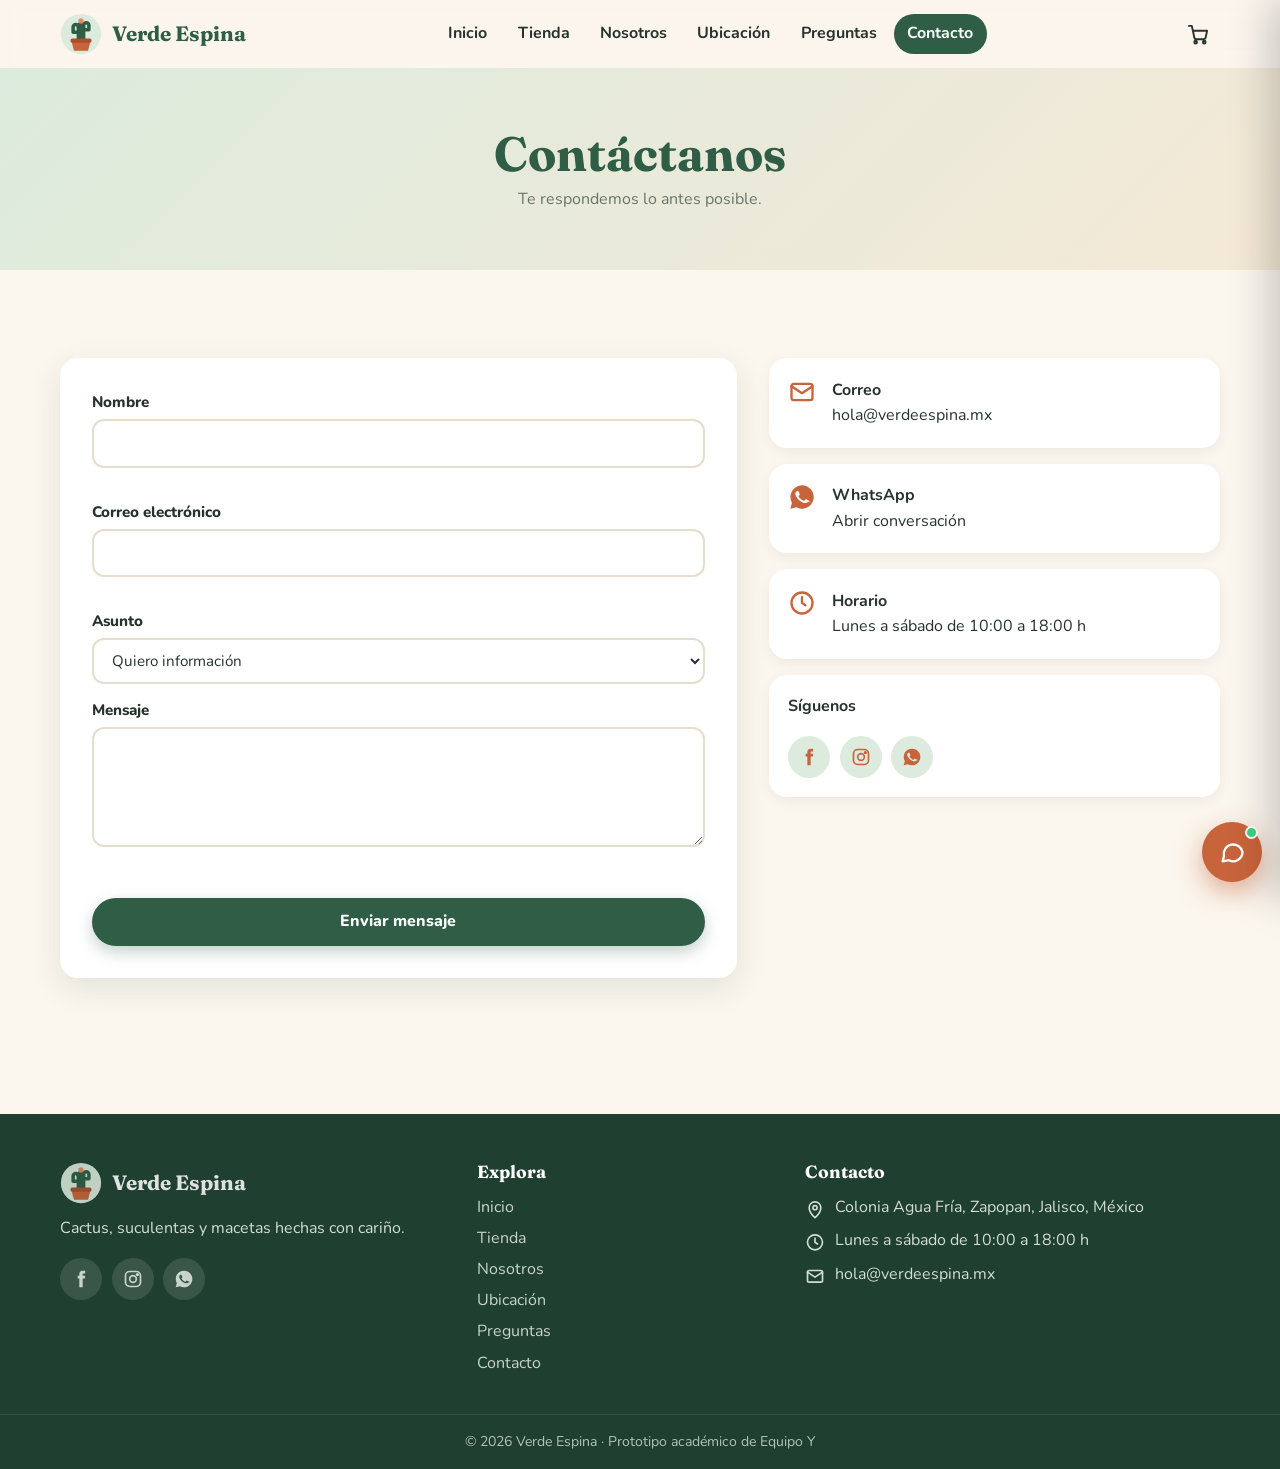
==== contacto.html @ f00eada6 "Primera versión del prototipo" ====
<!DOCTYPE html>
<html lang="es">
<head>
<meta charset="utf-8">
<meta name="viewport" content="width=device-width, initial-scale=1">
<title>Contacto · Verde Espina</title>
<meta name="description" content="Escríbenos o síguenos en redes sociales.">
<link rel="icon" href="img/logo.svg" type="image/svg+xml">
<link rel="preconnect" href="https://fonts.googleapis.com">
<link rel="stylesheet" href="https://fonts.googleapis.com/css2?family=Fraunces:wght@600;700&family=Nunito:wght@400;700;800&display=swap">
<link rel="stylesheet" href="css/styles.css">
</head>
<body data-page="contacto">
<div id="site-header"></div>
<main>

<section class="page-head"><div class="wrap"><h1>Contáctanos</h1><p>Te respondemos lo antes posible.</p></div></section>
<!-- Formulario de contacto. TODO: correo, WhatsApp y redes se cambian en js/config.js -->
<section class="sec"><div class="wrap contact-grid">
  <div class="form-card" data-reveal id="formCard">
    <form id="cForm" novalidate>
      <label>Nombre<input name="nombre" autocomplete="name"><em class="err"></em></label>
      <label>Correo electrónico<input name="correo" type="email" autocomplete="email"><em class="err"></em></label>
      <label>Asunto<select name="asunto"><option>Quiero información</option><option>Pedido especial</option><option>Queja o sugerencia</option></select></label>
      <label>Mensaje<textarea name="msg" maxlength="500"></textarea><em class="err"></em></label>
      <button class="btn btn-primary btn-block" type="submit">Enviar mensaje</button>
    </form>
  </div>
  <aside class="info-list" id="cInfo" data-reveal></aside>
</div></section>
</main>
<div id="site-footer"></div>
<script src="js/config.js"></script>
<script src="js/art.js"></script>
<script src="js/products.js"></script>
<script src="js/site.js"></script>
<script src="js/cart.js"></script>
<script src="js/contacto.js"></script>
</body>
</html>
---- css/styles.css ----
/* Hoja de estilos del prototipo. Los colores principales los definí como variables en :root
   (verde, terracota y crema) para cambiarlos fácilmente si el equipo decide otra paleta. */
:root{--cream:#FBF6EE;--paper:#fff;--green:#2F5D46;--green2:#5E9C76;--mint:#DCEBDD;--terra:#C8643B;--terra2:#E58A5F;--ink:#26332C;--muted:#66756B;--line:#E6DDCC;--r:18px;--shadow:0 10px 30px rgba(47,93,70,.12);--head:'Fraunces',Georgia,serif;--body:'Nunito',system-ui,-apple-system,'Segoe UI',sans-serif}
*{box-sizing:border-box;margin:0}
html{scroll-behavior:smooth}
body{font-family:var(--body);background:var(--cream);color:var(--ink);line-height:1.6;font-size:16px;overflow-x:hidden}
body.noscroll{overflow:hidden}
img,svg{max-width:100%;display:block}
a{color:inherit;text-decoration:none}
button,input,select,textarea{font:inherit;color:inherit}
button{cursor:pointer;background:none;border:0}
h1,h2,h3,h4{font-family:var(--head);line-height:1.15;color:var(--green)}
.wrap{width:min(1160px,100% - 2rem);margin-inline:auto}
section.sec{padding:clamp(3rem,7vw,5.5rem) 0}
.sec-head{text-align:center;max-width:640px;margin:0 auto 2.4rem}
.sec-head h2{font-size:clamp(1.8rem,4vw,2.6rem)}
.sec-head p{color:var(--muted);margin-top:.6rem}
.eyebrow{display:inline-block;font-weight:800;font-size:.8rem;letter-spacing:.14em;text-transform:uppercase;color:var(--terra);margin-bottom:.6rem}
.muted{color:var(--muted)}
.alt{background:var(--mint)}
:focus-visible{outline:3px solid var(--terra2);outline-offset:2px;border-radius:6px}

/* Aquí diseñé los botones */
.btn{display:inline-flex;align-items:center;justify-content:center;gap:.5rem;padding:.7rem 1.3rem;border-radius:999px;font-weight:800;transition:transform .2s,box-shadow .2s,background .2s}
.btn svg{width:1.1em;height:1.1em}
.btn-primary{background:var(--green);color:#fff;box-shadow:0 6px 16px rgba(47,93,70,.28)}
.btn-primary:hover{background:#244a37;transform:translateY(-2px)}
.btn-ghost{border:2px solid var(--line);color:var(--green)}
.btn-ghost:hover{border-color:var(--green)}
.btn-wa{background:#25a55a;color:#fff}
.btn-wa:hover{background:#1e8a4a;transform:translateY(-2px)}
.btn-block{width:100%;margin-top:.7rem}
.btn[disabled]{opacity:.5;cursor:not-allowed;transform:none}
.btn.pop{animation:pop .4s}
@keyframes pop{40%{transform:scale(1.12)}}

/* Aquí diseñé el encabezado y el menú */
.header{position:sticky;top:0;z-index:50;background:rgba(251,246,238,.9);backdrop-filter:blur(10px);transition:box-shadow .3s}
.header.scrolled{box-shadow:0 4px 18px rgba(0,0,0,.08)}
.header-in{display:flex;align-items:center;justify-content:space-between;gap:1rem;height:68px}
.brand{display:flex;align-items:center;gap:.6rem}
.brand-logo{width:42px;height:42px;display:block;flex:none}
.brand-logo.sm{width:34px;height:34px}
.brand-name{font-family:var(--head);font-weight:700;font-size:1.3rem;color:var(--green)}
.brand.light .brand-name{color:#fff}
.nav{display:flex;gap:.2rem}
.nav a{padding:.45rem .85rem;border-radius:999px;font-weight:700;color:var(--ink);position:relative;transition:background .2s}
.nav a:hover{background:var(--mint)}
.nav a.active{background:var(--green);color:#fff}
.header-actions{display:flex;gap:.4rem}
.icon-btn{width:44px;height:44px;border-radius:50%;display:grid;place-items:center;position:relative;transition:background .2s}
.icon-btn:hover{background:var(--mint)}
.icon-btn svg{width:23px;height:23px}
.menu-btn{display:none}
.cart-count{position:absolute;top:2px;right:0;min-width:20px;height:20px;border-radius:10px;background:var(--terra);color:#fff;font-size:.72rem;font-weight:800;display:grid;place-items:center;padding:0 5px}
.cart-count.bump{animation:bump .45s}
@keyframes bump{40%{transform:scale(1.6)}}

/* Cortina de transición que programé entre páginas */
.curtain{position:fixed;inset:0;z-index:300;background:var(--green);display:grid;place-items:center;pointer-events:none;transform:translateY(-100%)}
.curtain-logo{width:84px;opacity:0}
.curtain.opening{transform:translateY(0);animation:curtainOpen .7s cubic-bezier(.7,0,.2,1) forwards}
.curtain.opening .curtain-logo{opacity:1}
.curtain.leaving{pointer-events:all;animation:curtainLeave .42s cubic-bezier(.7,0,.2,1) forwards}
.curtain.leaving .curtain-logo{opacity:1;transition:opacity .3s .1s}
@keyframes curtainOpen{0%,35%{transform:translateY(0)}100%{transform:translateY(100%)}}
@keyframes curtainLeave{from{transform:translateY(-100%)}to{transform:translateY(0)}}

/* Animación de aparición al hacer scroll */
[data-reveal]{opacity:0;transform:translateY(26px);transition:opacity .7s var(--d,0ms),transform .7s var(--d,0ms)}
[data-reveal].in{opacity:1;transform:none}

/* Aquí diseñé el slider de inicio */
.hero{position:relative;background:linear-gradient(135deg,var(--mint),#F5E9D7);overflow:hidden}
.slides{position:relative;min-height:min(560px,80vh)}
.slide{position:absolute;inset:0;display:grid;grid-template-columns:1.1fr .9fr;align-items:center;gap:2rem;width:min(1160px,100% - 2rem);margin-inline:auto;opacity:0;visibility:hidden;transition:opacity .7s,visibility .7s}
.slide.active{opacity:1;visibility:visible}
.slide-text>*{opacity:0;transform:translateY(22px)}
.slide.active .slide-text>*{animation:rise .8s forwards}
.slide.active .slide-text>*:nth-child(2){animation-delay:.12s}
.slide.active .slide-text>*:nth-child(3){animation-delay:.24s}
.slide.active .slide-text>*:nth-child(4){animation-delay:.36s}
@keyframes rise{to{opacity:1;transform:none}}
.slide h1{font-size:clamp(2.1rem,5.4vw,3.6rem);margin-bottom:.8rem}
.slide p{font-size:1.15rem;color:var(--muted);max-width:30ch;margin-bottom:1.4rem}
.slide-art{display:grid;place-items:center}
.slide-art svg,.slide-art img{width:min(420px,100%);border-radius:24px}
.slide.active .slide-art>*{animation:floaty 5s ease-in-out infinite,zoomIn .9s both}
@keyframes floaty{50%{translate:0 -12px}}
@keyframes zoomIn{from{opacity:0;scale:.82}to{opacity:1;scale:1}}
.s-arrow{position:absolute;top:50%;translate:0 -50%;width:46px;height:46px;border-radius:50%;background:#fff;box-shadow:var(--shadow);display:grid;place-items:center;z-index:5;transition:transform .2s}
.s-arrow:hover{transform:scale(1.1)}
.s-arrow svg{width:20px;height:20px;color:var(--green)}
#prev{left:1rem}#next{right:1rem}
.dots{position:absolute;bottom:18px;left:50%;translate:-50% 0;display:flex;gap:.5rem;z-index:5}
.dots button{width:11px;height:11px;border-radius:50%;background:rgba(47,93,70,.28);transition:all .3s}
.dots button.on{width:30px;border-radius:6px;background:var(--green)}
.sbar{position:absolute;left:0;bottom:0;height:4px;background:var(--terra);width:0;z-index:5}

/* Aquí diseñé las tarjetas de ventajas */
.perks{display:grid;grid-template-columns:repeat(auto-fit,minmax(220px,1fr));gap:1rem}
.perk{background:var(--paper);border-radius:var(--r);padding:1.4rem;box-shadow:var(--shadow);display:flex;gap:1rem;align-items:flex-start;transition:transform .3s}
.perk:hover{transform:translateY(-6px)}
.perk svg{width:38px;height:38px;color:var(--terra);flex:none}
.perk h3{font-size:1.1rem}
.perk p{color:var(--muted);font-size:.95rem}

/* Aquí diseñé las tarjetas de producto */
.grid{display:grid;grid-template-columns:repeat(auto-fill,minmax(230px,1fr));gap:1.3rem}
.card{background:var(--paper);border-radius:var(--r);overflow:hidden;box-shadow:0 4px 14px rgba(0,0,0,.06);display:flex;flex-direction:column;transition:transform .3s,box-shadow .3s}
.card:hover{transform:translateY(-8px);box-shadow:var(--shadow)}
.card-art{position:relative;display:block;width:100%;aspect-ratio:1;background:var(--cream);overflow:hidden}
.card-art svg,.card-art img{width:100%;height:100%;object-fit:cover;transition:transform .5s}
.card:hover .card-art svg,.card:hover .card-art img{transform:scale(1.08) rotate(-1.5deg)}
.badge{position:absolute;top:10px;left:10px;background:rgba(255,255,255,.92);color:var(--green);font-size:.72rem;font-weight:800;padding:.2rem .65rem;border-radius:999px}
.badge.warn{left:auto;right:10px;background:var(--terra);color:#fff}
.badge.solid{position:static;display:inline-block;background:var(--mint)}
.card-body{padding:1rem 1.1rem 1.2rem;display:flex;flex-direction:column;gap:.35rem;flex:1}
.card-title{font-size:1.1rem}
.card-title button{font:inherit;color:inherit;text-align:left}
.card-title button:hover{color:var(--terra)}
.card-rate{display:flex;align-items:center;gap:.4rem}
.card-rate small{color:var(--muted)}
.stars{display:inline-flex;gap:1px;font-style:normal}
.stars i{font-style:normal;color:#D7CDB8;font-size:1rem}
.stars i.on{color:#E8A93A}
.card-foot{margin-top:auto;padding-top:.5rem;display:flex;align-items:center;justify-content:space-between;gap:.5rem}
.price{font-family:var(--head);font-size:1.3rem;color:var(--terra)}
.btn-add{padding:.5rem .9rem;background:var(--mint);color:var(--green)}
.btn-add:hover{background:var(--green);color:#fff}

/* Aquí diseñé la página de tienda */
.page-head{background:linear-gradient(135deg,var(--mint),#F5E9D7);padding:clamp(2.2rem,5vw,3.6rem) 0;text-align:center}
.page-head h1{font-size:clamp(2rem,5vw,3rem)}
.page-head p{color:var(--muted);margin-top:.4rem}
.toolbar{display:flex;flex-wrap:wrap;gap:.8rem;align-items:center;justify-content:space-between;margin:2rem 0 1.2rem}
.chips{display:flex;gap:.5rem;flex-wrap:wrap}
.chip{padding:.45rem 1rem;border-radius:999px;border:2px solid var(--line);font-weight:800;background:#fff;transition:all .2s}
.chip:hover{border-color:var(--green2)}
.chip.active{background:var(--green);border-color:var(--green);color:#fff}
.filters{display:flex;gap:.6rem;flex-wrap:wrap}
.field{position:relative}
.field input,.field select,form input,form select,form textarea{width:100%;padding:.62rem .9rem;border:2px solid var(--line);border-radius:12px;background:#fff;transition:border .2s,box-shadow .2s}
.field input:focus,.field select:focus,form input:focus,form select:focus,form textarea:focus{outline:0;border-color:var(--green2);box-shadow:0 0 0 4px rgba(94,156,118,.18)}
.field.search input{padding-left:2.6rem}
.field.search svg{position:absolute;left:.8rem;top:50%;translate:0 -50%;width:19px;color:var(--muted)}
.res-count{color:var(--muted);margin-bottom:1rem;font-weight:700}
.no-res{text-align:center;padding:3rem 1rem;color:var(--muted)}

/* Aquí diseñé la página Nosotros y sus bloques */
.two{display:grid;grid-template-columns:1fr 1fr;gap:2.5rem;align-items:center}
.two h2{font-size:clamp(1.7rem,3.6vw,2.4rem);margin-bottom:.8rem}
.photo-slot{aspect-ratio:4/3;border:3px dashed var(--green2);border-radius:var(--r);display:grid;place-items:center;text-align:center;color:var(--green);background:rgba(255,255,255,.55);padding:1rem;font-weight:700}
.photo-slot img{width:100%;height:100%;object-fit:cover;border-radius:15px}
.cards3{display:grid;grid-template-columns:repeat(auto-fit,minmax(260px,1fr));gap:1.3rem}
.box{background:var(--paper);border-radius:var(--r);padding:1.7rem;box-shadow:var(--shadow);transition:transform .3s}
.box:hover{transform:translateY(-6px)}
.box .ico{width:52px;height:52px;border-radius:14px;background:var(--mint);display:grid;place-items:center;margin-bottom:.9rem;color:var(--green)}
.box .ico svg{width:28px}
.box h3{margin-bottom:.5rem}
.box ul{padding-left:1.1rem;color:var(--muted)}
.stats{display:grid;grid-template-columns:repeat(auto-fit,minmax(150px,1fr));gap:1rem;text-align:center}
.stat b{font-family:var(--head);font-size:clamp(2.2rem,5vw,3.2rem);color:var(--terra);display:block}
.stat span{color:var(--muted);font-weight:700}
.timeline{position:relative;max-width:720px;margin:auto;padding-left:2rem}
.timeline:before{content:"";position:absolute;left:8px;top:6px;bottom:6px;width:3px;background:var(--green2);border-radius:2px}
.tl{position:relative;margin-bottom:1.6rem}
.tl:before{content:"";position:absolute;left:-2.05rem;top:6px;width:16px;height:16px;border-radius:50%;background:var(--terra);border:3px solid var(--cream)}
.tl h3{font-size:1.15rem}
.tl p{color:var(--muted)}

/* Aquí diseñé los testimonios */
.testis{display:grid;grid-template-columns:repeat(auto-fit,minmax(260px,1fr));gap:1.2rem}
.testi{background:#fff;border-radius:var(--r);padding:1.6rem;box-shadow:var(--shadow)}
.testi blockquote{margin:.7rem 0;font-style:italic}
.testi figcaption{font-weight:800;color:var(--green)}

/* Aquí diseñé el espacio del video */
.video{max-width:860px;margin:auto;aspect-ratio:16/9;border-radius:var(--r);overflow:hidden;box-shadow:var(--shadow);background:var(--green)}
.video iframe{width:100%;height:100%;border:0}
.video-ph{height:100%;display:grid;place-content:center;justify-items:center;gap:.5rem;color:#fff;text-align:center;padding:1rem}
.video-ph .play{width:70px;height:70px;border-radius:50%;background:var(--terra);display:grid;place-items:center;animation:pulse 2s infinite}
.video-ph .play svg{width:30px}
.video-ph code{background:rgba(255,255,255,.18);padding:.1rem .4rem;border-radius:6px}
@keyframes pulse{0%{box-shadow:0 0 0 0 rgba(229,138,95,.7)}100%{box-shadow:0 0 0 24px rgba(229,138,95,0)}}

/* Aquí diseñé el bloque de llamado a la acción */
.cta{background:var(--green);color:#fff;border-radius:28px;padding:clamp(2rem,5vw,3.4rem);text-align:center}
.cta h2{color:#fff;font-size:clamp(1.7rem,4vw,2.4rem)}
.cta p{opacity:.85;margin:.6rem 0 1.4rem}
.cta .btn-primary{background:var(--terra)}

/* Aquí diseñé la página de ubicación */
.map{border-radius:var(--r);overflow:hidden;box-shadow:var(--shadow);min-height:380px;background:var(--mint)}
.map iframe{width:100%;height:100%;min-height:380px;border:0}
.info-list{display:grid;gap:1rem}
.info{display:flex;gap:1rem;align-items:flex-start;background:#fff;border-radius:var(--r);padding:1.2rem;box-shadow:0 4px 14px rgba(0,0,0,.06)}
.info svg{width:28px;color:var(--terra);flex:none}
.zones{display:flex;flex-wrap:wrap;gap:.5rem;margin-top:.5rem}
.zones span{background:var(--mint);color:var(--green);padding:.3rem .8rem;border-radius:999px;font-weight:700;font-size:.9rem}

/* Aquí diseñé las preguntas frecuentes (acordeón) */
.faq{max-width:780px;margin:auto;display:grid;gap:.8rem}
.faq-item{background:#fff;border-radius:var(--r);box-shadow:0 4px 14px rgba(0,0,0,.06);overflow:hidden}
.faq-q{width:100%;display:flex;justify-content:space-between;align-items:center;gap:1rem;padding:1.1rem 1.3rem;font-weight:800;text-align:left;font-size:1.05rem}
.faq-q svg{width:22px;flex:none;color:var(--terra);transition:transform .35s}
.faq-item.open .faq-q svg{transform:rotate(135deg)}
.faq-a{display:grid;grid-template-rows:0fr;transition:grid-template-rows .4s ease}
.faq-item.open .faq-a{grid-template-rows:1fr}
.faq-a>div{overflow:hidden}
.faq-a p{padding:0 1.3rem 1.2rem;color:var(--muted)}

/* Aquí diseñé los formularios */
.form-card{background:#fff;border-radius:var(--r);padding:clamp(1.3rem,3vw,2rem);box-shadow:var(--shadow)}
form label{display:block;font-weight:800;margin-bottom:.9rem;font-size:.95rem}
form label input,form label select,form label textarea{margin-top:.3rem;font-weight:400}
form textarea{min-height:120px;resize:vertical}
.err{display:block;color:#B33A2B;font-size:.82rem;font-style:normal;font-weight:700;min-height:1.1em;margin-top:.2rem}
input.bad,textarea.bad{border-color:#D5503F!important}
.shake{animation:shake .4s}
@keyframes shake{25%{translate:-8px 0}75%{translate:8px 0}}
.success{text-align:center;padding:1.5rem 0}
.check-big{width:90px;margin:0 auto 1rem;color:var(--green2)}
.check-big circle{stroke-dasharray:151;stroke-dashoffset:151;animation:draw .7s forwards}
.check-big path{stroke-dasharray:50;stroke-dashoffset:50;animation:draw .5s .5s forwards}
@keyframes draw{to{stroke-dashoffset:0}}
.spin{width:16px;height:16px;border:3px solid rgba(255,255,255,.4);border-top-color:#fff;border-radius:50%;display:inline-block;animation:rot .7s linear infinite}
@keyframes rot{to{rotate:360deg}}
.contact-grid{display:grid;grid-template-columns:1.2fr .8fr;gap:2rem;align-items:start}
.social{display:flex;gap:.6rem;margin-top:1rem}
.social a{width:42px;height:42px;border-radius:50%;background:rgba(255,255,255,.14);display:grid;place-items:center;transition:all .25s}
.social a:hover{background:var(--terra);transform:translateY(-4px) rotate(8deg)}
.social svg{width:20px}
.social.dark a{background:var(--mint);color:var(--green)}

/* Aquí diseñé el pie de página */
.footer{background:#1F3F30;color:#E6EFE8;margin-top:3rem}
.footer-grid{display:grid;grid-template-columns:1.3fr 1fr 1.4fr;gap:2rem;padding:3rem 0 2rem}
.footer h4{color:#fff;margin-bottom:.8rem;font-size:1.1rem}
.footer a{display:block;opacity:.85;margin-bottom:.35rem}
.footer a:hover{opacity:1;color:var(--terra2)}
.footer .brand{display:flex}
.footer .social a{display:grid}
.footer p{display:flex;gap:.6rem;margin-bottom:.5rem;opacity:.9}
.footer p svg{width:20px;flex:none;margin-top:3px}
.foot-text{margin-top:.8rem;opacity:.85;display:block!important}
.foot-bottom{border-top:1px solid rgba(255,255,255,.12);padding:1rem 0;font-size:.88rem;opacity:.75;text-align:center}

/* Aquí diseñé el cajón del carrito */
.drawer-shade{position:fixed;inset:0;background:rgba(20,35,27,.5);opacity:0;pointer-events:none;transition:opacity .3s;z-index:120}
.drawer-shade.open{opacity:1;pointer-events:all}
.drawer{position:fixed;top:0;right:0;height:100%;width:min(430px,100%);background:var(--cream);z-index:130;transform:translateX(100%);transition:transform .4s cubic-bezier(.7,0,.2,1);display:flex;flex-direction:column;box-shadow:-10px 0 40px rgba(0,0,0,.2)}
.drawer.open{transform:none}
.drawer header{display:flex;justify-content:space-between;align-items:center;padding:1rem 1.2rem;border-bottom:1px solid var(--line)}
.drawer-body{padding:1.2rem;overflow-y:auto;flex:1}
.ship{background:#fff;padding:.9rem;border-radius:14px;margin-bottom:1rem}
.bar{height:8px;background:var(--mint);border-radius:5px;margin-top:.5rem;overflow:hidden}
.bar i{display:block;height:100%;background:linear-gradient(90deg,var(--green2),var(--terra2));border-radius:5px;transition:width .5s}
.lines{list-style:none;padding:0;display:grid;gap:.8rem}
.lines li{display:grid;grid-template-columns:70px 1fr auto;gap:.8rem;background:#fff;padding:.7rem;border-radius:14px;align-items:center;animation:rise .4s both}
.l-art{width:70px;height:70px;border-radius:10px;overflow:hidden;background:var(--cream)}
.l-art svg,.l-art img{width:100%;height:100%;object-fit:cover}
.l-info small{display:block;color:var(--muted)}
.l-end{text-align:right;display:grid;gap:.3rem}
.link-del,.link-back{color:var(--terra);font-weight:800;font-size:.85rem}
.link-back{display:inline-flex;align-items:center;gap:.3rem;margin-bottom:.8rem}
.link-back svg{width:16px}
.qty{display:inline-flex;align-items:center;gap:.5rem;margin-top:.3rem}
.qty button{width:28px;height:28px;border-radius:50%;background:var(--mint);display:grid;place-items:center;color:var(--green)}
.qty button:hover{background:var(--green);color:#fff}
.qty button svg{width:14px}
.qty span{min-width:22px;text-align:center;font-weight:800}
.qty.big button{width:38px;height:38px}
.totals{margin:1.1rem 0;display:grid;gap:.4rem}
.totals div{display:flex;justify-content:space-between}
.totals .grand{font-weight:800;font-size:1.2rem;border-top:2px dashed var(--line);padding-top:.6rem;color:var(--green)}
.empty,.done{text-align:center;padding:2rem .5rem}
.empty-art{width:150px;margin:0 auto 1rem;opacity:.9}
.empty p,.done p{color:var(--muted);margin:.5rem 0 1.2rem}

/* Aquí diseñé la ventana de detalle */
.modal-overlay{position:fixed;inset:0;background:rgba(20,35,27,.55);z-index:200;display:grid;place-items:center;padding:1rem;opacity:0;transition:opacity .3s;overflow-y:auto}
.modal-overlay.in{opacity:1}
.modal{position:relative;background:var(--cream);border-radius:24px;width:min(560px,100%);max-height:92vh;overflow-y:auto;transform:translateY(30px) scale(.96);transition:transform .35s}
.modal.wide{width:min(900px,100%)}
.modal-overlay.in .modal{transform:none}
.modal-x{position:absolute;top:12px;right:12px;width:40px;height:40px;border-radius:50%;background:#fff;display:grid;place-items:center;z-index:2;box-shadow:0 2px 8px rgba(0,0,0,.15)}
.modal-x svg{width:18px}
.modal-body{padding:1.6rem}
.det{display:grid;grid-template-columns:1fr 1fr;gap:1.6rem}
.det-art{background:#fff;border-radius:var(--r);overflow:hidden;aspect-ratio:1}
.det-art svg,.det-art img{width:100%;height:100%;object-fit:cover}
.det-info{display:grid;gap:.6rem;align-content:start}
.det-info h2{font-size:1.8rem}
.det-price{font-family:var(--head);font-size:1.9rem;color:var(--terra)}
.specs{display:grid;grid-template-columns:1fr 1fr;gap:.6rem;margin:.4rem 0}
.specs div{background:#fff;padding:.55rem .8rem;border-radius:10px}
.specs dt{font-size:.75rem;color:var(--muted);font-weight:800;text-transform:uppercase}
.specs dd{margin:0;font-weight:700}
.det-buy{display:flex;gap:1rem;align-items:center;flex-wrap:wrap}
.reviews{margin-top:1.6rem;border-top:2px dashed var(--line);padding-top:1.2rem}
.rv-form{display:grid;gap:.6rem;margin:.8rem 0 1rem}
.rv-form .btn{justify-self:start}
.star-pick{display:flex;gap:.2rem}
.star-pick button{font-size:1.8rem;color:#D7CDB8;transition:transform .15s,color .15s}
.star-pick button:hover{transform:scale(1.25)}
.star-pick button.on{color:#E8A93A}
.rv-list{list-style:none;padding:0;display:grid;gap:.6rem}
.rv-list li{background:#fff;padding:.8rem 1rem;border-radius:12px}
.rv-list p{margin-top:.2rem;color:var(--muted)}

/* Aquí diseñé los avisos */
#toasts{position:fixed;left:50%;bottom:24px;translate:-50% 0;z-index:400;display:grid;gap:.5rem;width:min(92%,380px)}
.toast{background:var(--ink);color:#fff;padding:.8rem 1rem;border-radius:14px;display:flex;gap:.7rem;align-items:center;opacity:0;transform:translateY(20px);transition:all .35s;box-shadow:0 10px 30px rgba(0,0,0,.25)}
.toast.in{opacity:1;transform:none}
.toast.warn{background:#9A4A22}
.t-ico{width:22px;height:22px;border-radius:50%;background:var(--green2);display:grid;place-items:center;flex:none;padding:4px}

/* Aquí diseñé el chat */
.chat{position:fixed;right:18px;bottom:18px;z-index:100}
.chat-fab{width:60px;height:60px;border-radius:50%;background:var(--terra);color:#fff;display:grid;place-items:center;box-shadow:0 10px 26px rgba(200,100,59,.5);transition:transform .25s;position:relative}
.chat-fab:hover{transform:scale(1.1) rotate(-6deg)}
.chat-fab svg{width:28px}
.fab-dot{position:absolute;top:4px;right:4px;width:13px;height:13px;border-radius:50%;background:#3ED17F;border:2px solid #fff}
.chat-fab.open{display:none}
.chat-panel{position:absolute;right:0;bottom:0;width:min(350px,calc(100vw - 36px));height:min(500px,calc(100vh - 36px));background:#fff;border-radius:22px;box-shadow:0 20px 50px rgba(0,0,0,.28);display:flex;flex-direction:column;overflow:hidden;opacity:0;transform:translateY(20px) scale(.95);transform-origin:bottom right;transition:all .28s}
.chat-panel[hidden]{display:none}
.chat-panel.in{opacity:1;transform:none}
.chat-panel header{background:var(--green);color:#fff;display:flex;align-items:center;gap:.7rem;padding:.8rem 1rem}
.chat-panel header div{flex:1;line-height:1.2}
.chat-panel header small{opacity:.8;display:block}
.chat-x{width:32px;height:32px;display:grid;place-items:center;color:#fff}
.chat-x svg{width:18px}
.chat-msgs{flex:1;overflow-y:auto;padding:1rem;display:flex;flex-direction:column;gap:.5rem;background:var(--cream)}
.msg{max-width:84%;padding:.6rem .85rem;border-radius:16px;animation:rise .3s both;font-size:.95rem}
.msg.bot{background:#fff;border-bottom-left-radius:4px;align-self:flex-start;box-shadow:0 2px 6px rgba(0,0,0,.06)}
.msg.me{background:var(--green);color:#fff;border-bottom-right-radius:4px;align-self:flex-end}
.msg .btn{margin-top:.6rem;padding:.45rem .9rem;font-size:.85rem;display:flex}
.dots{display:inline-flex;gap:4px;position:static;translate:none}
.dots i{width:7px;height:7px;border-radius:50%;background:var(--muted);animation:blink 1s infinite}
.dots i:nth-child(2){animation-delay:.2s}.dots i:nth-child(3){animation-delay:.4s}
@keyframes blink{0%,80%,100%{opacity:.25}40%{opacity:1}}
.chat-chips{display:flex;gap:.4rem;overflow-x:auto;padding:.5rem .8rem;background:var(--cream)}
.chat-chips button{white-space:nowrap;padding:.3rem .8rem;border-radius:999px;border:1.5px solid var(--green2);color:var(--green);font-weight:700;font-size:.82rem}
.chat-chips button:hover{background:var(--green);color:#fff}
.chat-form{display:flex;gap:.5rem;padding:.6rem;border-top:1px solid var(--line)}
.chat-form input{flex:1}
.chat-form button{width:44px;border-radius:12px;background:var(--green);color:#fff;display:grid;place-items:center}
.chat-form button svg{width:20px}

/* Aquí adapté el diseño a celular y tableta (responsive) */
@media(max-width:860px){
  .menu-btn{display:grid}
  .nav{position:fixed;top:68px;left:0;right:0;background:var(--cream);flex-direction:column;padding:1rem;gap:.3rem;box-shadow:0 14px 24px rgba(0,0,0,.12);transform:translateY(-130%);transition:transform .35s;z-index:-1}
  .nav.open{transform:none}
  .nav a{padding:.8rem 1rem}
  .slides{min-height:600px}
  .slide{grid-template-columns:1fr;text-align:center;align-content:center;gap:1rem;padding-top:1rem}
  .slide p{margin-inline:auto}
  .slide-art svg,.slide-art img{width:min(250px,60vw)}
  .s-arrow{display:none}
  .two,.contact-grid,.det,.footer-grid{grid-template-columns:1fr}
  .footer-grid{gap:1.6rem}
}
@media(max-width:520px){
  .grid{grid-template-columns:repeat(2,1fr);gap:.8rem}
  .card-body{padding:.7rem}
  .btn-add span{display:none}
  .btn-add{padding:.5rem}
  .brand-name{font-size:1.1rem}
  .modal-body{padding:1.1rem}
}
@media(prefers-reduced-motion:reduce){
  *,*:before,*:after{animation-duration:.01ms!important;animation-iteration-count:1!important;transition-duration:.01ms!important}
  [data-reveal]{opacity:1;transform:none}
  .curtain{display:none}
}
.cart-count[hidden]{display:none}
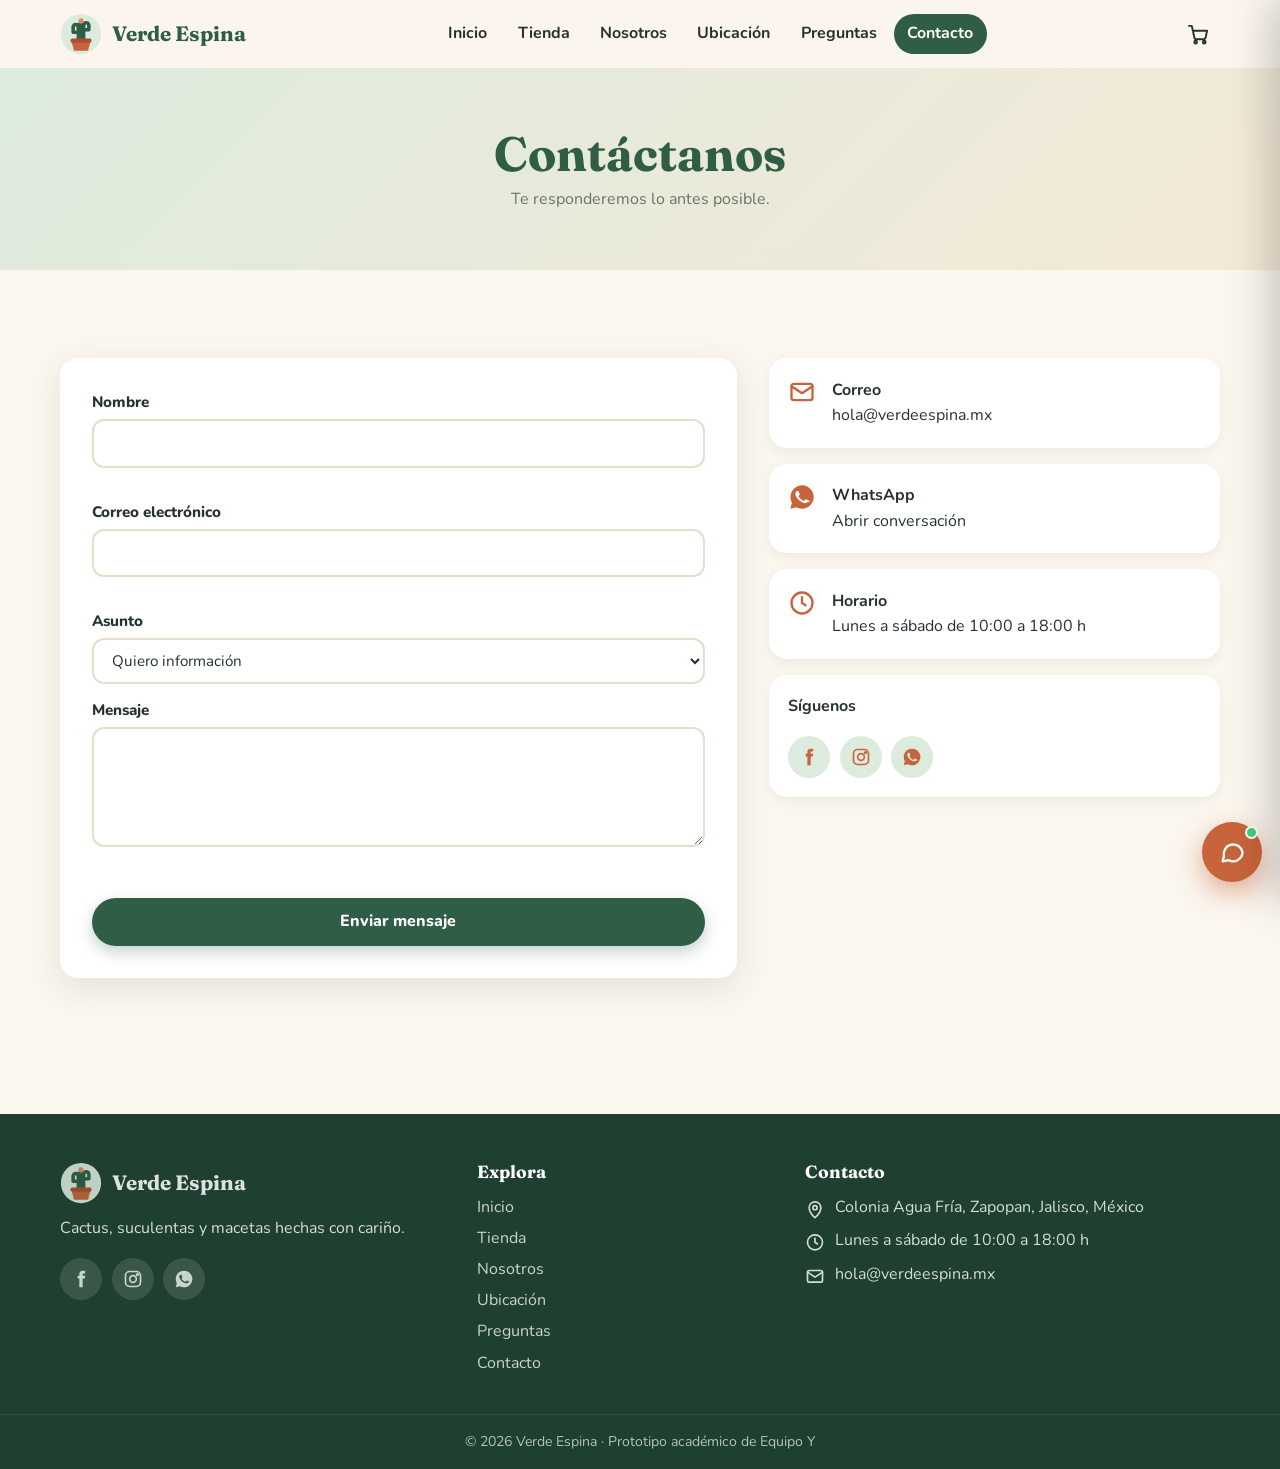
==== commit 04651367: "Catálogo de 30 productos con fotos propias y ajustes de contenido - Se agregan 30 productos (cactus," ====
--- a/contacto.html
+++ b/contacto.html
@@ -14,8 +14,8 @@
 <div id="site-header"></div>
 <main>
 
-<section class="page-head"><div class="wrap"><h1>Contáctanos</h1><p>Te respondemos lo antes posible.</p></div></section>
-<!-- Formulario de contacto. TODO: correo, WhatsApp y redes se cambian en js/config.js -->
+<section class="page-head"><div class="wrap"><h1>Contáctanos</h1><p>Te responderemos lo antes posible.</p></div></section>
+<!-- Formulario de contacto. Correo, WhatsApp y redes se cambian en js/config.js -->
 <section class="sec"><div class="wrap contact-grid">
   <div class="form-card" data-reveal id="formCard">
     <form id="cForm" novalidate>
--- a/css/styles.css
+++ b/css/styles.css
@@ -85,6 +85,7 @@
 .slide p{font-size:1.15rem;color:var(--muted);max-width:30ch;margin-bottom:1.4rem}
 .slide-art{display:grid;place-items:center}
 .slide-art svg,.slide-art img{width:min(420px,100%);border-radius:24px}
+.slide-art img{width:auto;max-width:100%;height:min(430px,80vh - 8rem);aspect-ratio:3/4;object-fit:cover}
 .slide.active .slide-art>*{animation:floaty 5s ease-in-out infinite,zoomIn .9s both}
 @keyframes floaty{50%{translate:0 -12px}}
 @keyframes zoomIn{from{opacity:0;scale:.82}to{opacity:1;scale:1}}
@@ -336,9 +337,9 @@
 .msg.bot{background:#fff;border-bottom-left-radius:4px;align-self:flex-start;box-shadow:0 2px 6px rgba(0,0,0,.06)}
 .msg.me{background:var(--green);color:#fff;border-bottom-right-radius:4px;align-self:flex-end}
 .msg .btn{margin-top:.6rem;padding:.45rem .9rem;font-size:.85rem;display:flex}
-.dots{display:inline-flex;gap:4px;position:static;translate:none}
-.dots i{width:7px;height:7px;border-radius:50%;background:var(--muted);animation:blink 1s infinite}
-.dots i:nth-child(2){animation-delay:.2s}.dots i:nth-child(3){animation-delay:.4s}
+.msg .dots{display:inline-flex;gap:4px;position:static;translate:none}
+.msg .dots i{width:7px;height:7px;border-radius:50%;background:var(--muted);animation:blink 1s infinite}
+.msg .dots i:nth-child(2){animation-delay:.2s}.msg .dots i:nth-child(3){animation-delay:.4s}
 @keyframes blink{0%,80%,100%{opacity:.25}40%{opacity:1}}
 .chat-chips{display:flex;gap:.4rem;overflow-x:auto;padding:.5rem .8rem;background:var(--cream)}
 .chat-chips button{white-space:nowrap;padding:.3rem .8rem;border-radius:999px;border:1.5px solid var(--green2);color:var(--green);font-weight:700;font-size:.82rem}
@@ -358,6 +359,7 @@
   .slide{grid-template-columns:1fr;text-align:center;align-content:center;gap:1rem;padding-top:1rem}
   .slide p{margin-inline:auto}
   .slide-art svg,.slide-art img{width:min(250px,60vw)}
+  .slide-art img{height:auto;width:min(210px,52vw)}
   .s-arrow{display:none}
   .two,.contact-grid,.det,.footer-grid{grid-template-columns:1fr}
   .footer-grid{gap:1.6rem}
